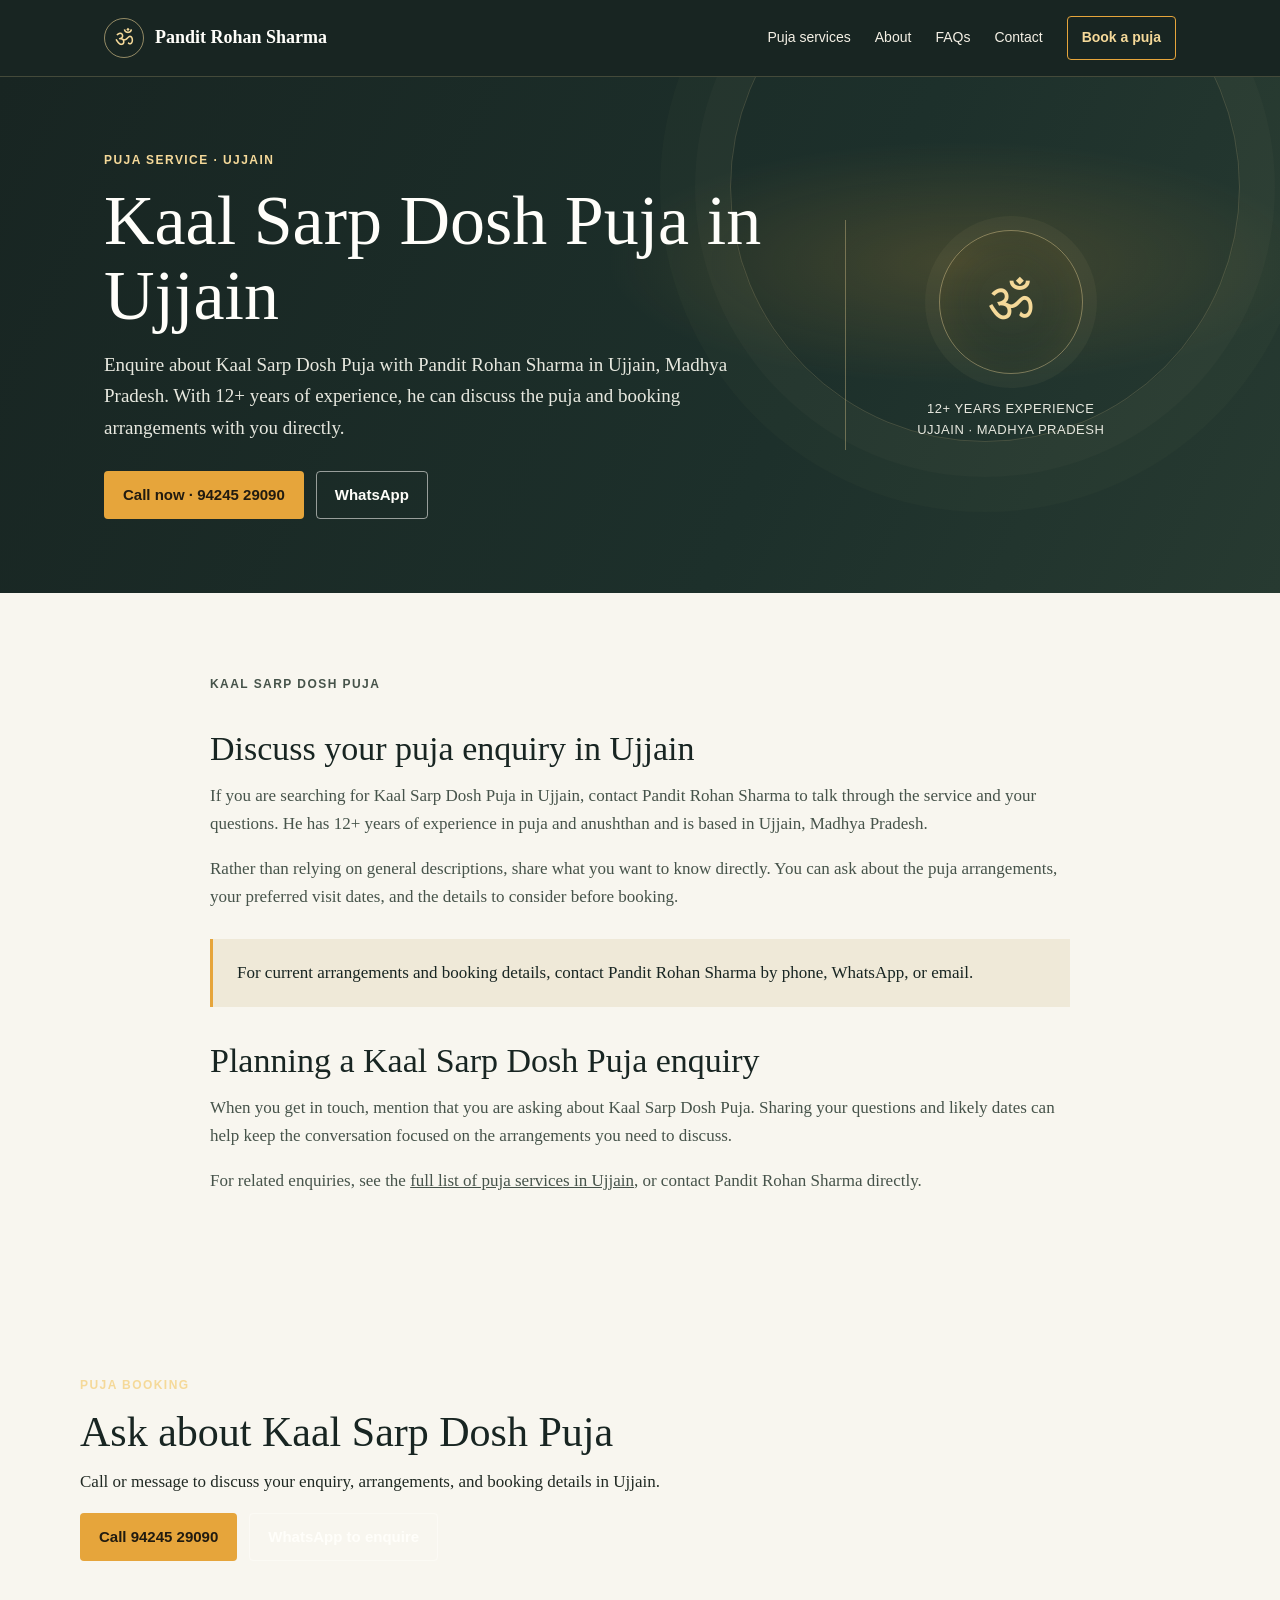
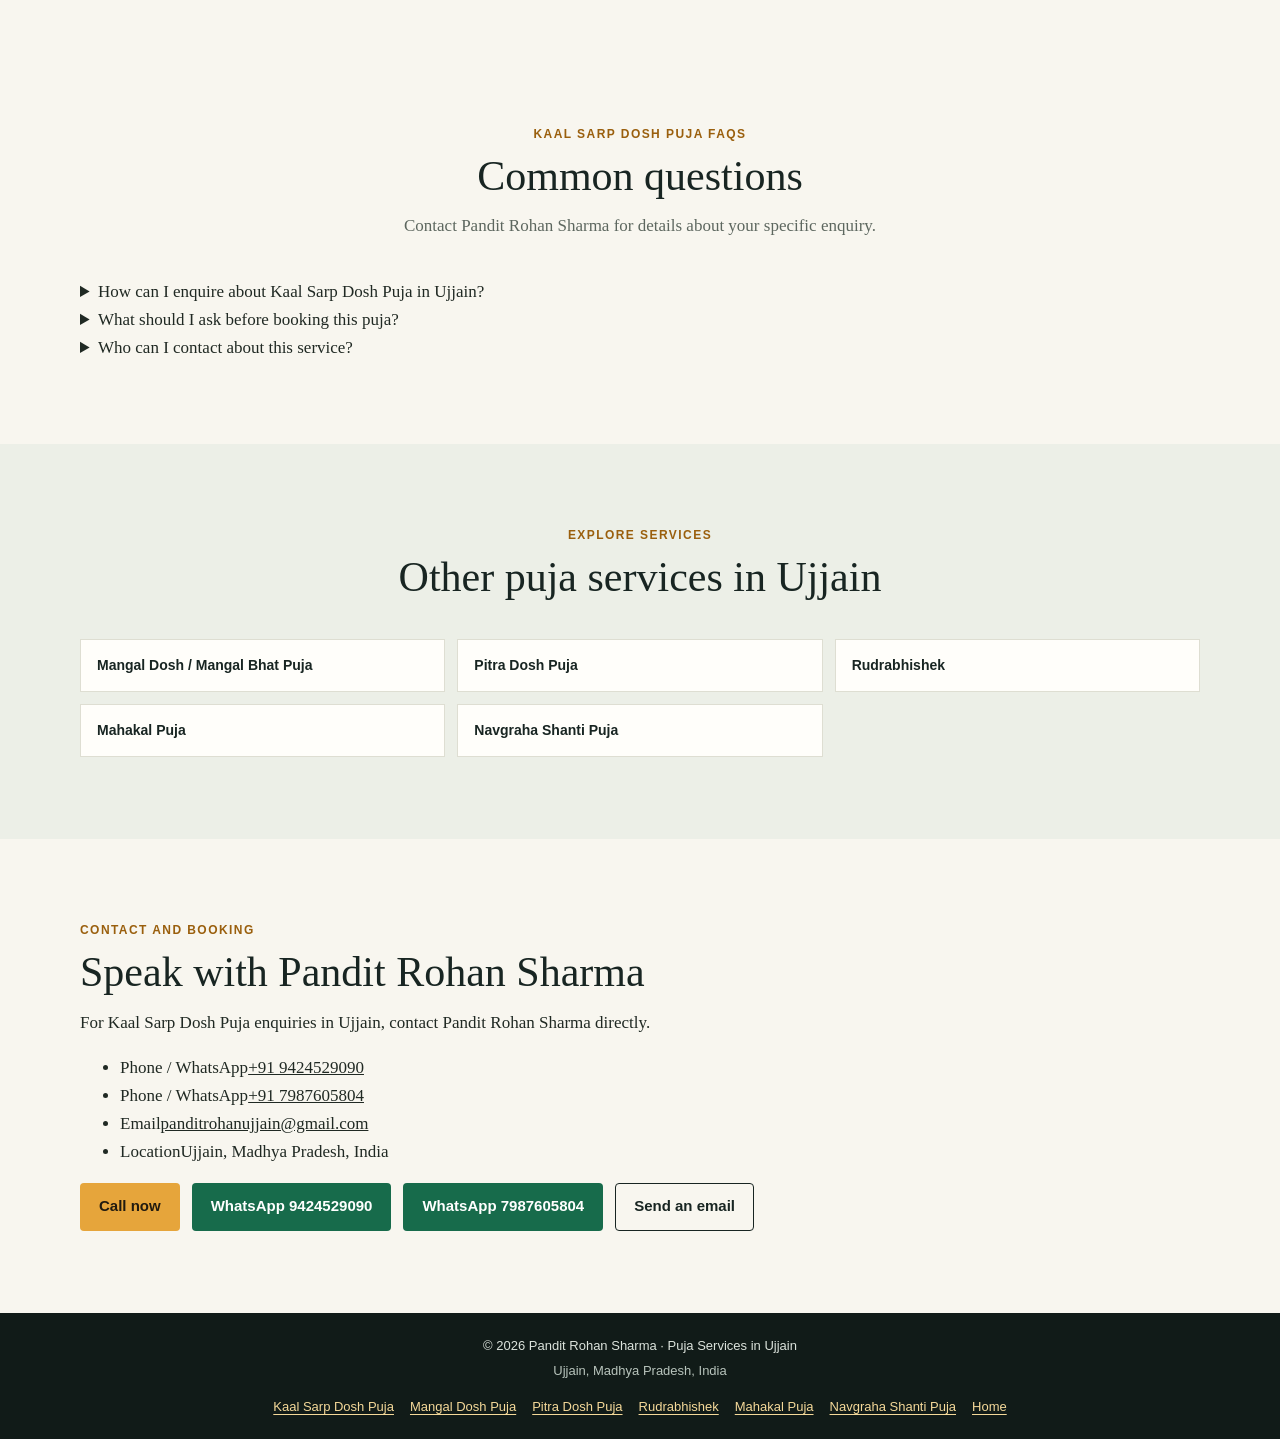
==== kaal-sarp-dosh-puja-ujjain.html @ 23473fab "Improve Ujjain puja website SEO and service pages" ====
<!doctype html>
<html lang="en">
<head>
  <meta charset="utf-8">
  <meta name="viewport" content="width=device-width, initial-scale=1">
  <meta name="theme-color" content="#182522">
  <meta name="description" content="Enquire about Kaal Sarp Dosh Puja in Ujjain with Pandit Rohan Sharma, who has 12+ years of experience. Call or WhatsApp to discuss arrangements.">
  <meta name="robots" content="index, follow">
  <link rel="canonical" href="https://panditrohanujjain-tech.github.io/kaal-sarp-dosh-puja-ujjain.html">
  <meta property="og:type" content="website">
  <meta property="og:locale" content="en_IN">
  <meta property="og:title" content="Kaal Sarp Dosh Puja in Ujjain | Pandit Rohan Sharma">
  <meta property="og:description" content="Learn about Kaal Sarp Dosh Puja enquiries in Ujjain and contact Pandit Rohan Sharma to discuss arrangements and booking details.">
  <meta property="og:url" content="https://panditrohanujjain-tech.github.io/kaal-sarp-dosh-puja-ujjain.html">
  <meta name="twitter:card" content="summary">
  <title>Kaal Sarp Dosh Puja in Ujjain | Pandit Rohan Sharma</title>
  <link rel="stylesheet" href="styles.css">
  <script type="application/ld+json">
  {
    "@context": "https://schema.org",
    "@type": "Service",
    "name": "Kaal Sarp Dosh Puja in Ujjain",
    "serviceType": "Kaal Sarp Dosh Puja",
    "description": "Enquire about Kaal Sarp Dosh Puja in Ujjain with Pandit Rohan Sharma and discuss arrangements and booking details.",
    "url": "https://panditrohanujjain-tech.github.io/kaal-sarp-dosh-puja-ujjain.html",
    "areaServed": { "@type": "City", "name": "Ujjain" },
    "provider": {
      "@type": "LocalBusiness",
      "name": "Pandit Rohan Sharma",
      "url": "https://panditrohanujjain-tech.github.io/",
      "email": "panditrohanujjain@gmail.com",
      "telephone": ["+91 9424529090", "+91 7987605804"],
      "address": {
        "@type": "PostalAddress",
        "addressLocality": "Ujjain",
        "addressRegion": "Madhya Pradesh",
        "addressCountry": "IN"
      }
    }
  }
  </script>
</head>
<body class="service-page">
  <a class="skip-link" href="#main">Skip to main content</a>
  <header class="site-header">
    <div class="header-inner">
      <a class="brand" href="index.html" aria-label="Pandit Rohan Sharma, home"><span class="brand-mark" aria-hidden="true">ॐ</span><span>Pandit Rohan Sharma</span></a>
      <nav class="nav-links" aria-label="Main navigation">
        <a href="index.html#services">Puja services</a>
        <a href="index.html#about">About</a>
        <a href="index.html#faq">FAQs</a>
        <a href="index.html#contact">Contact</a>
        <a class="nav-cta" href="index.html#booking">Book a puja</a>
      </nav>
    </div>
  </header>
  <main id="main">
    <section class="hero service-hero" aria-labelledby="page-title">
      <div class="hero-inner">
        <div>
          <p class="eyebrow">Puja service · Ujjain</p>
          <h1 id="page-title">Kaal Sarp Dosh Puja in Ujjain</h1>
          <p class="hero-lede">Enquire about Kaal Sarp Dosh Puja with Pandit Rohan Sharma in Ujjain, Madhya Pradesh. With 12+ years of experience, he can discuss the puja and booking arrangements with you directly.</p>
          <div class="hero-actions">
            <a class="button button-primary" href="tel:+919424529090">Call now · 94245 29090</a>
            <a class="button button-outline" href="https://wa.me/919424529090" target="_blank" rel="noopener noreferrer">WhatsApp</a>
          </div>
        </div>
        <aside class="hero-aside" aria-label="Experience and location">
          <div class="hero-symbol" aria-hidden="true">ॐ</div>
          <p>12+ YEARS EXPERIENCE<br>UJJAIN · MADHYA PRADESH</p>
        </aside>
      </div>
    </section>
    <section class="section" aria-labelledby="about-service-title">
      <div class="section-inner service-copy">
        <p class="section-kicker">Kaal Sarp Dosh Puja</p>
        <h2 id="about-service-title">Discuss your puja enquiry in Ujjain</h2>
        <p>If you are searching for Kaal Sarp Dosh Puja in Ujjain, contact Pandit Rohan Sharma to talk through the service and your questions. He has 12+ years of experience in puja and anushthan and is based in Ujjain, Madhya Pradesh.</p>
        <p>Rather than relying on general descriptions, share what you want to know directly. You can ask about the puja arrangements, your preferred visit dates, and the details to consider before booking.</p>
        <div class="service-note">For current arrangements and booking details, contact Pandit Rohan Sharma by phone, WhatsApp, or email.</div>
        <h2>Planning a Kaal Sarp Dosh Puja enquiry</h2>
        <p>When you get in touch, mention that you are asking about Kaal Sarp Dosh Puja. Sharing your questions and likely dates can help keep the conversation focused on the arrangements you need to discuss.</p>
        <p>For related enquiries, see the <a href="index.html#services">full list of puja services in Ujjain</a>, or contact Pandit Rohan Sharma directly.</p>
      </div>
    </section>
    <section class="section booking-section" aria-labelledby="booking-title">
      <div class="section-inner booking-layout">
        <div class="booking-copy">
          <p class="eyebrow">Puja booking</p>
          <h2 id="booking-title">Ask about Kaal Sarp Dosh Puja</h2>
          <p>Call or message to discuss your enquiry, arrangements, and booking details in Ujjain.</p>
        </div>
        <div class="booking-actions">
          <a class="button button-primary" href="tel:+919424529090">Call 94245 29090</a>
          <a class="button button-outline" href="https://wa.me/919424529090" target="_blank" rel="noopener noreferrer">WhatsApp to enquire</a>
        </div>
      </div>
    </section>
    <section class="section" id="faq" aria-labelledby="faq-title">
      <div class="section-inner">
        <div class="section-heading"><p class="section-kicker">Kaal Sarp Dosh Puja FAQs</p><h2 id="faq-title">Common questions</h2><p>Contact Pandit Rohan Sharma for details about your specific enquiry.</p></div>
        <div class="faq-list">
          <details><summary>How can I enquire about Kaal Sarp Dosh Puja in Ujjain?</summary><p>Call or WhatsApp Pandit Rohan Sharma at either listed number, or email him with your questions about the puja and booking arrangements.</p></details>
          <details><summary>What should I ask before booking this puja?</summary><p>You can ask about the puja arrangements, dates you are considering, and any details you would like to clarify before booking.</p></details>
          <details><summary>Who can I contact about this service?</summary><p>Pandit Rohan Sharma provides puja and anushthan services in Ujjain and has 12+ years of experience. Use the contact details below to discuss your enquiry directly.</p></details>
        </div>
      </div>
    </section>
    <section class="section related-section" aria-labelledby="related-title">
      <div class="section-inner">
        <div class="section-heading"><p class="section-kicker">Explore services</p><h2 id="related-title">Other puja services in Ujjain</h2></div>
        <nav class="related-links" aria-label="Other puja services">
          <a href="mangal-dosh-puja-ujjain.html">Mangal Dosh / Mangal Bhat Puja</a><a href="pitra-dosh-puja-ujjain.html">Pitra Dosh Puja</a><a href="rudrabhishek-ujjain.html">Rudrabhishek</a><a href="mahakal-puja-ujjain.html">Mahakal Puja</a><a href="navgraha-shanti-puja-ujjain.html">Navgraha Shanti Puja</a>
        </nav>
      </div>
    </section>
    <section class="section contact-section" id="contact" aria-labelledby="contact-title">
      <div class="section-inner contact-layout">
        <div class="contact-copy">
          <p class="section-kicker">Contact and booking</p><h2 id="contact-title">Speak with Pandit Rohan Sharma</h2>
          <p>For Kaal Sarp Dosh Puja enquiries in Ujjain, contact Pandit Rohan Sharma directly.</p>
          <ul class="contact-details">
            <li><span class="contact-label">Phone / WhatsApp</span><a href="tel:+919424529090">+91 9424529090</a></li>
            <li><span class="contact-label">Phone / WhatsApp</span><a href="tel:+917987605804">+91 7987605804</a></li>
            <li><span class="contact-label">Email</span><a href="mailto:panditrohanujjain@gmail.com">panditrohanujjain@gmail.com</a></li>
            <li><span class="contact-label">Location</span>Ujjain, Madhya Pradesh, India</li>
          </ul>
        </div>
        <div class="contact-actions" aria-label="Contact actions">
          <a class="button button-primary" href="tel:+919424529090">Call now</a>
          <a class="button button-whatsapp" href="https://wa.me/919424529090" target="_blank" rel="noopener noreferrer">WhatsApp 9424529090</a>
          <a class="button button-whatsapp" href="https://wa.me/917987605804" target="_blank" rel="noopener noreferrer">WhatsApp 7987605804</a>
          <a class="button button-outline" style="border-color: var(--forest); color: var(--forest);" href="mailto:panditrohanujjain@gmail.com">Send an email</a>
        </div>
      </div>
    </section>
  </main>
  <footer class="site-footer">
    <p>© 2026 Pandit Rohan Sharma · Puja Services in Ujjain</p><p>Ujjain, Madhya Pradesh, India</p>
    <nav class="footer-services" aria-label="Puja service pages"><a href="kaal-sarp-dosh-puja-ujjain.html">Kaal Sarp Dosh Puja</a><a href="mangal-dosh-puja-ujjain.html">Mangal Dosh Puja</a><a href="pitra-dosh-puja-ujjain.html">Pitra Dosh Puja</a><a href="rudrabhishek-ujjain.html">Rudrabhishek</a><a href="mahakal-puja-ujjain.html">Mahakal Puja</a><a href="navgraha-shanti-puja-ujjain.html">Navgraha Shanti Puja</a><a href="index.html">Home</a></nav>
  </footer>
</body>
</html>
---- styles.css ----
:root {
  color-scheme: light;
  --ink: #202923;
  --muted: #5d675f;
  --paper: #f8f6ef;
  --white: #fffefa;
  --forest: #182522;
  --forest-soft: #263832;
  --saffron: #e6a53b;
  --saffron-light: #f5d999;
  --line: #deded2;
  --green: #176b4b;
  --content: 1120px;
  font-synthesis: none;
  text-rendering: optimizeLegibility;
}

*,
*::before,
*::after {
  box-sizing: border-box;
}

html {
  scroll-behavior: smooth;
  scroll-padding-top: 84px;
}

body {
  margin: 0;
  background: var(--paper);
  color: var(--ink);
  font-family: Georgia, "Times New Roman", serif;
  font-size: 17px;
  line-height: 1.65;
}

a {
  color: inherit;
}

a:focus-visible,
summary:focus-visible {
  outline: 3px solid var(--saffron);
  outline-offset: 4px;
  border-radius: 3px;
}

.skip-link {
  position: absolute;
  top: 8px;
  left: 8px;
  z-index: 20;
  padding: 10px 14px;
  transform: translateY(-150%);
  background: var(--white);
  color: var(--forest);
  font-family: Arial, sans-serif;
  font-weight: 700;
}

.skip-link:focus {
  transform: translateY(0);
}

.site-header {
  position: sticky;
  top: 0;
  z-index: 10;
  border-bottom: 1px solid rgba(245, 217, 153, 0.2);
  background: var(--forest);
  color: var(--white);
}

.header-inner {
  display: flex;
  min-height: 76px;
  max-width: var(--content);
  align-items: center;
  justify-content: space-between;
  gap: 24px;
  margin: 0 auto;
  padding: 12px 24px;
}

.brand {
  display: inline-flex;
  align-items: center;
  gap: 11px;
  color: var(--white);
  font-size: 18px;
  font-weight: 700;
  line-height: 1.2;
  text-decoration: none;
}

.brand-mark {
  display: grid;
  width: 40px;
  height: 40px;
  flex: 0 0 40px;
  place-items: center;
  border: 1px solid rgba(245, 217, 153, 0.56);
  border-radius: 50%;
  color: var(--saffron-light);
  font-size: 22px;
}

.nav-links {
  display: flex;
  align-items: center;
  justify-content: flex-end;
  gap: 24px;
  font-family: Arial, sans-serif;
  font-size: 14px;
}

.nav-links a {
  color: #f4f0e5;
  text-decoration: none;
}

.nav-links a:hover {
  color: var(--saffron-light);
}

.nav-cta {
  padding: 9px 14px;
  border: 1px solid var(--saffron);
  border-radius: 4px;
  color: var(--saffron-light) !important;
  font-weight: 700;
}

.hero {
  position: relative;
  overflow: hidden;
  isolation: isolate;
  background:
    radial-gradient(ellipse at 75% 36%, rgba(230, 165, 59, 0.18), transparent 26%),
    linear-gradient(115deg, var(--forest) 0%, #1d302b 62%, #273a31 100%);
  color: var(--white);
}

.hero::after {
  position: absolute;
  z-index: -1;
  top: -145px;
  right: max(-70px, calc((100vw - 1200px) / 2));
  width: 510px;
  height: 510px;
  border: 1px solid rgba(245, 217, 153, 0.17);
  border-radius: 50%;
  box-shadow: 0 0 0 35px rgba(245, 217, 153, 0.025), 0 0 0 70px rgba(245, 217, 153, 0.02);
  content: "";
  pointer-events: none;
}

.hero-inner {
  display: grid;
  min-height: 545px;
  max-width: var(--content);
  align-items: center;
  grid-template-columns: minmax(0, 1fr) minmax(220px, 0.65fr);
  gap: 50px;
  margin: 0 auto;
  padding: 84px 24px;
}

.eyebrow {
  margin: 0 0 12px;
  color: var(--saffron-light);
  font-family: Arial, sans-serif;
  font-size: 12px;
  font-weight: 700;
  letter-spacing: 0.12em;
  text-transform: uppercase;
}

h1,
h2,
h3,
p {
  margin-top: 0;
}

h1 {
  max-width: 730px;
  margin-bottom: 15px;
  font-size: clamp(42px, 6vw, 70px);
  font-weight: 500;
  letter-spacing: 0;
  line-height: 1.08;
}

.hero h1 span {
  color: var(--saffron-light);
}

.hero-lede {
  max-width: 650px;
  margin-bottom: 28px;
  color: #e7e8df;
  font-size: 19px;
}

.hero-actions,
.booking-actions,
.contact-actions {
  display: flex;
  flex-wrap: wrap;
  gap: 12px;
}

.button {
  display: inline-flex;
  min-height: 48px;
  align-items: center;
  justify-content: center;
  gap: 9px;
  padding: 11px 18px;
  border: 1px solid transparent;
  border-radius: 4px;
  font-family: Arial, sans-serif;
  font-size: 15px;
  font-weight: 700;
  line-height: 1.25;
  text-align: center;
  text-decoration: none;
  transition: background-color 160ms ease, color 160ms ease, transform 160ms ease;
}

.button:hover {
  transform: translateY(-2px);
}

.button-primary {
  background: var(--saffron);
  color: #211b10;
}

.button-primary:hover {
  background: var(--saffron-light);
}

.button-outline {
  border-color: rgba(255, 254, 250, 0.55);
  color: var(--white);
}

.button-outline:hover {
  background: rgba(255, 255, 255, 0.1);
}

.button-whatsapp {
  background: #176b4b;
  color: #fff;
}

.button-whatsapp:hover {
  background: #0f583d;
}

.hero-aside {
  position: relative;
  display: grid;
  min-height: 270px;
  align-content: center;
  justify-items: center;
  border-left: 1px solid rgba(245, 217, 153, 0.35);
  color: var(--saffron-light);
  text-align: center;
}

.hero-symbol {
  display: grid;
  width: 174px;
  height: 174px;
  place-items: center;
  border: 1px solid rgba(245, 217, 153, 0.42);
  border-radius: 50%;
  box-shadow: 0 0 0 14px rgba(245, 217, 153, 0.045), inset 0 0 42px rgba(230, 165, 59, 0.1);
  font-size: 62px;
}

.hero-aside p {
  margin: 24px 0 0;
  color: #e7e8df;
  font-family: Arial, sans-serif;
  font-size: 13px;
  letter-spacing: 0.04em;
}

.trust-strip {
  background: #efe9d8;
}

.trust-inner {
  display: grid;
  max-width: var(--content);
  grid-template-columns: repeat(3, 1fr);
  margin: 0 auto;
  padding: 21px 24px;
}

.trust-item {
  padding: 4px 16px;
  border-right: 1px solid #d8d0bb;
  font-family: Arial, sans-serif;
  text-align: center;
}

.trust-item:last-child {
  border-right: 0;
}

.trust-item strong {
  display: block;
  color: var(--forest);
  font-family: Georgia, "Times New Roman", serif;
  font-size: 20px;
}

.trust-item span {
  color: var(--muted);
  font-size: 13px;
}

.section {
  padding: 82px 24px;
}

.section-inner {
  max-width: var(--content);
  margin: 0 auto;
}

.section-heading {
  max-width: 720px;
  margin: 0 auto 38px;
  text-align: center;
}

.section-kicker {
  margin-bottom: 7px;
  color: #9a5f0d;
  font-family: Arial, sans-serif;
  font-size: 12px;
  font-weight: 700;
  letter-spacing: 0.12em;
  text-transform: uppercase;
}

.section-heading h2,
.about-copy h2,
.booking-copy h2,
.contact-copy h2 {
  margin-bottom: 12px;
  color: var(--forest);
  font-size: clamp(30px, 4vw, 42px);
  font-weight: 500;
  line-height: 1.15;
}

.section-heading > p:last-child {
  margin-bottom: 0;
  color: var(--muted);
}

.services-grid {
  display: grid;
  grid-template-columns: repeat(3, minmax(0, 1fr));
  gap: 16px;
}

.service-card {
  min-height: 220px;
  padding: 24px;
  border: 1px solid var(--line);
  border-top: 3px solid var(--saffron);
  background: var(--white);
}

.service-card h3 {
  margin-bottom: 8px;
  color: var(--forest);
  font-size: 21px;
  font-weight: 600;
  line-height: 1.3;
}

.service-card h3 a {
  color: inherit;
  text-decoration-color: transparent;
  text-underline-offset: 4px;
}

.service-card h3 a:hover {
  text-decoration-color: var(--saffron);
}

.service-card p {
  margin-bottom: 0;
  color: var(--muted);
  font-size: 15px;
}

.service-page .hero-inner {
  min-height: auto;
  grid-template-columns: minmax(0, 1fr) minmax(200px, 0.48fr);
  padding-top: 74px;
  padding-bottom: 74px;
}

.service-page h1 {
  max-width: 700px;
}

.service-page .hero-aside {
  min-height: 230px;
}

.service-page .hero-symbol {
  width: 144px;
  height: 144px;
  font-size: 54px;
}

.service-copy {
  max-width: 860px;
  margin: 0 auto;
}

.service-copy h2 {
  margin: 34px 0 12px;
  color: var(--forest);
  font-size: clamp(26px, 3vw, 34px);
  font-weight: 500;
  line-height: 1.2;
}

.service-copy h2:first-child {
  margin-top: 0;
}

.service-copy p,
.service-copy li {
  color: #46534a;
}

.service-copy ul {
  padding-left: 22px;
}

.service-note {
  margin: 28px 0;
  padding: 20px 24px;
  border-left: 3px solid var(--saffron);
  background: #efe9d8;
  color: var(--forest);
}

.related-section {
  background: #ecefe7;
}

.related-links {
  display: grid;
  grid-template-columns: repeat(3, minmax(0, 1fr));
  gap: 12px;
}

.related-links a {
  padding: 14px 16px;
  border: 1px solid var(--line);
  background: var(--white);
  color: var(--forest);
  font-family: Arial, sans-serif;
  font-size: 14px;
  font-weight: 700;
  text-decoration: none;
}

.related-links a:hover {
  border-color: var(--saffron);
}

.site-footer {
  padding: 22px 24px;
  background: #111b18;
  color: #dce3dc;
  font-family: Arial, sans-serif;
  font-size: 13px;
  text-align: center;
}

.site-footer p {
  margin: 0;
}

.site-footer p + p {
  margin-top: 4px;
  color: #b8c4bc;
}

.footer-services {
  display: flex;
  flex-wrap: wrap;
  justify-content: center;
  gap: 8px 16px;
  max-width: var(--content);
  margin: 14px auto 0;
}

.footer-services a {
  color: #f5d999;
  text-underline-offset: 3px;
}

@media (max-width: 820px) {
  .header-inner {
    flex-wrap: wrap;
    justify-content: center;
    gap: 10px 22px;
  }

  .nav-links {
    flex-wrap: wrap;
    justify-content: center;
    gap: 10px 18px;
  }

  .hero-inner {
    min-height: auto;
    grid-template-columns: 1fr;
    gap: 42px;
    padding-top: 70px;
    padding-bottom: 60px;
  }

  .hero-aside {
    min-height: 0;
    border-top: 1px solid rgba(245, 217, 153, 0.35);
    border-left: 0;
    padding-top: 34px;
  }

  .hero-symbol {
    width: 130px;
    height: 130px;
    font-size: 48px;
  }

  .hero-aside p {
    margin-top: 18px;
  }

  .services-grid,
  .related-links {
    grid-template-columns: repeat(2, minmax(0, 1fr));
  }

  .service-page .hero-inner {
    grid-template-columns: 1fr;
    gap: 42px;
  }
}

@media (max-width: 560px) {
  body {
    font-size: 16px;
  }

  .header-inner {
    padding: 10px 16px;
  }

  .brand {
    font-size: 16px;
  }

  .nav-links {
    gap: 8px 14px;
    font-size: 13px;
  }

  .nav-cta {
    padding: 7px 10px;
  }

  .hero-inner {
    padding: 56px 20px 46px;
  }

  .hero-lede {
    font-size: 17px;
  }

  .hero-actions,
  .booking-actions,
  .contact-actions {
    display: grid;
    grid-template-columns: 1fr;
  }

  .button {
    width: 100%;
  }

  .trust-inner {
    grid-template-columns: 1fr;
    gap: 12px;
    padding: 18px 20px;
  }

  .trust-item {
    padding: 0 0 12px;
    border-right: 0;
    border-bottom: 1px solid #d8d0bb;
  }

  .trust-item:last-child {
    padding-bottom: 0;
    border-bottom: 0;
  }

  .section {
    padding: 62px 20px;
  }

  .services-grid,
  .related-links {
    grid-template-columns: 1fr;
  }

  .service-page .hero-inner {
    padding: 56px 20px 46px;
  }

  .service-page .hero-aside {
    min-height: 0;
  }
}

@media (prefers-reduced-motion: reduce) {
  html {
    scroll-behavior: auto;
  }

  *,
  *::before,
  *::after {
    scroll-behavior: auto !important;
    transition-duration: 0.01ms !important;
  }
}
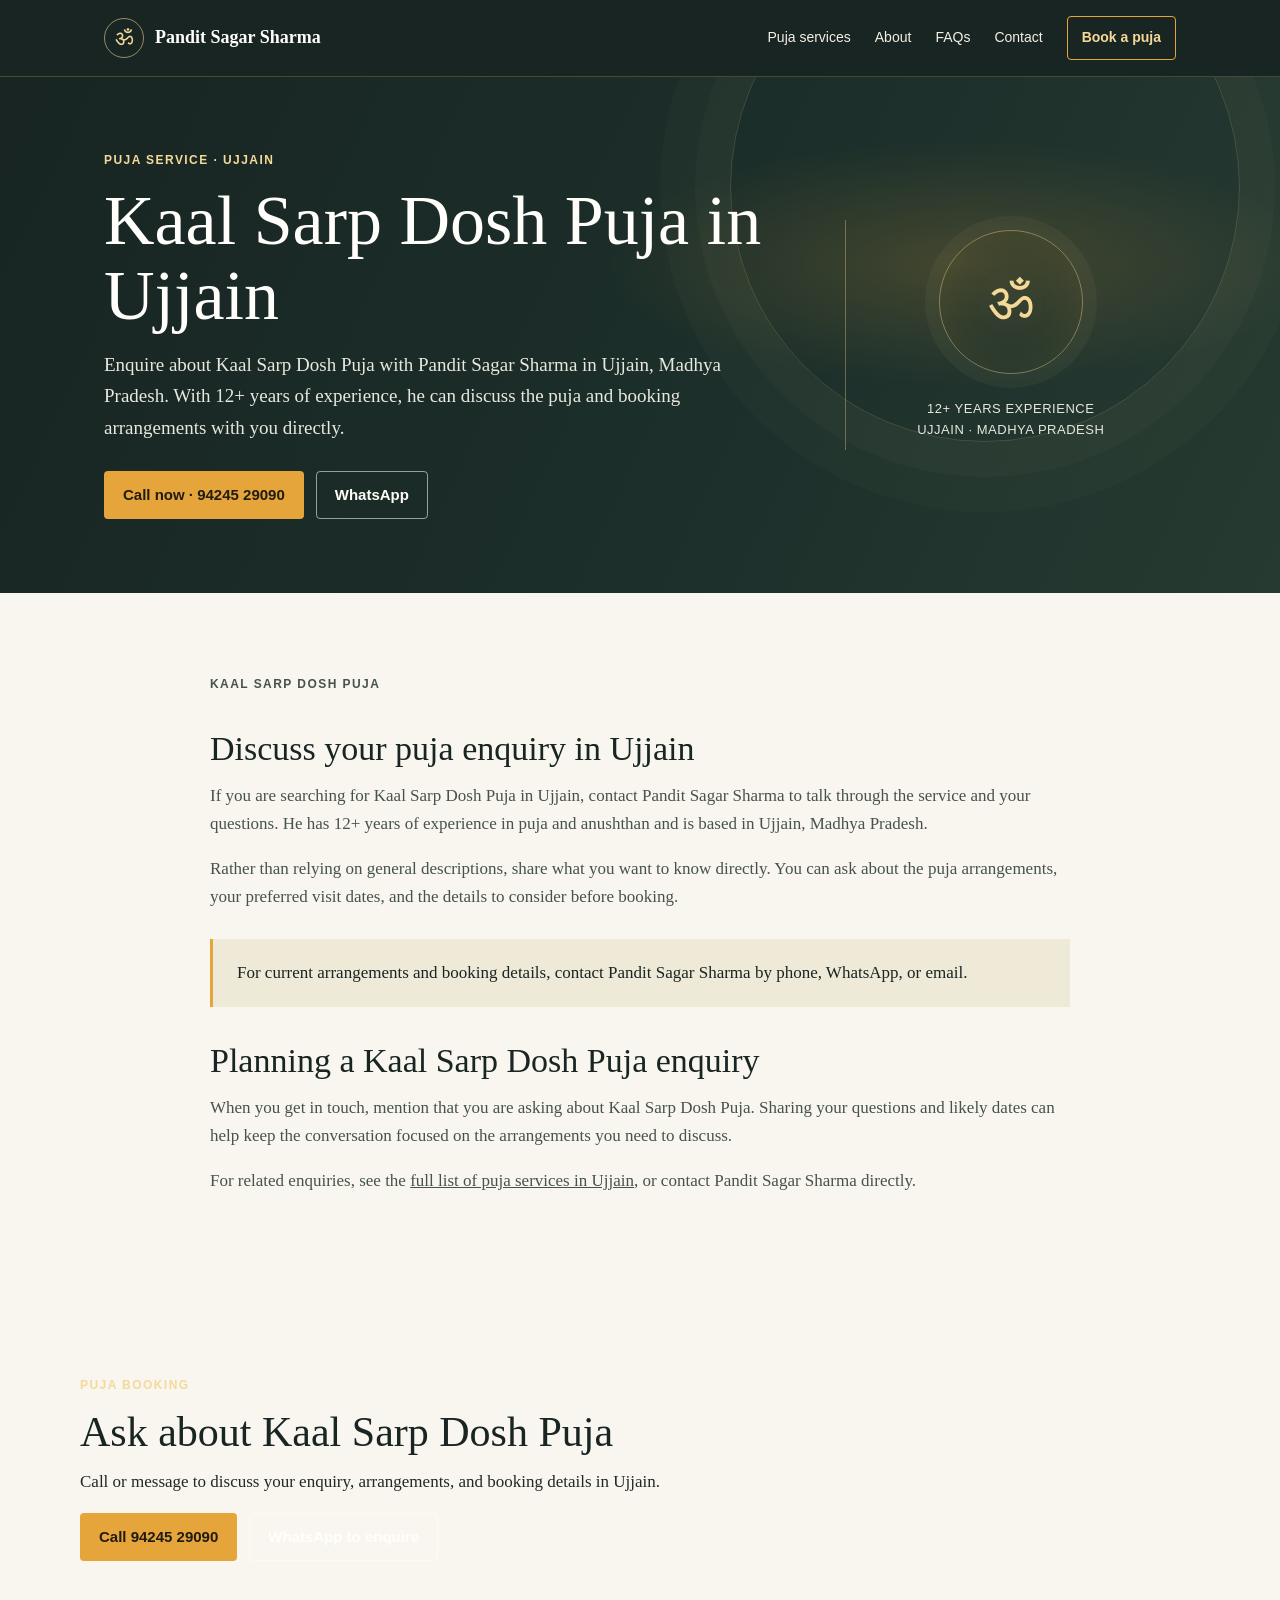
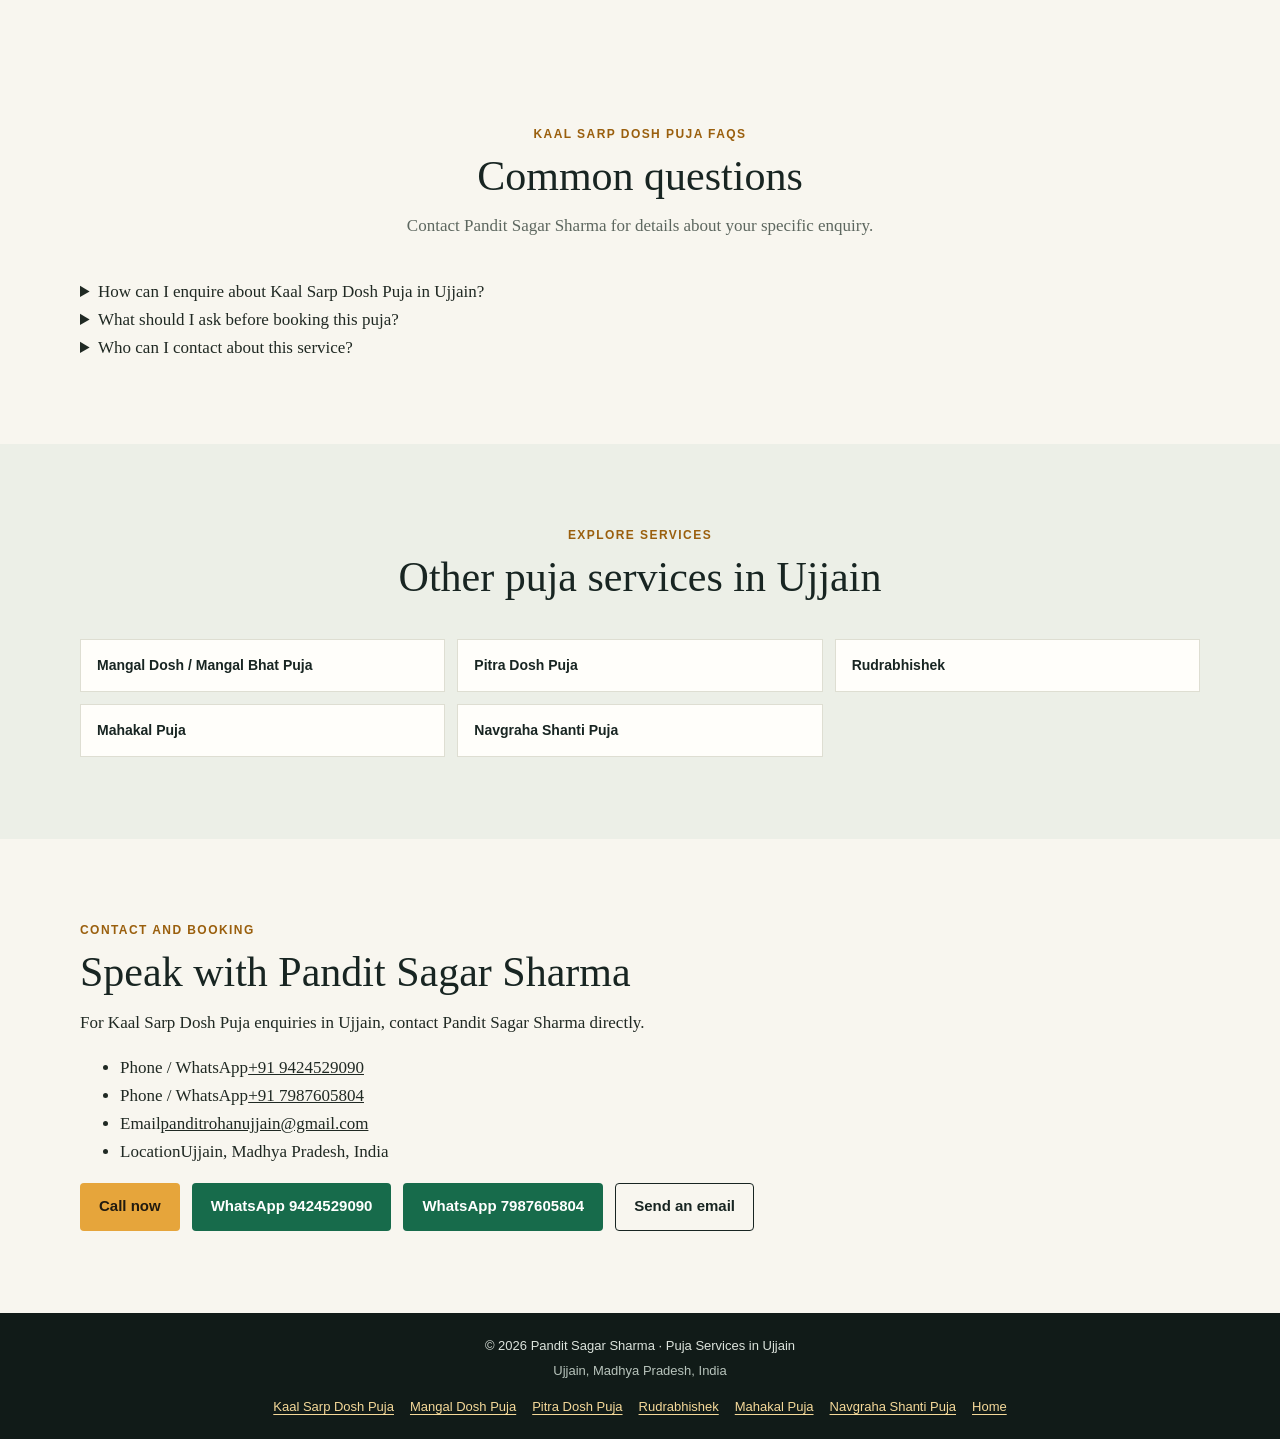
==== commit f66bc26e: "Update branding to Pandit Sagar Sharma" ====
--- a/kaal-sarp-dosh-puja-ujjain.html
+++ b/kaal-sarp-dosh-puja-ujjain.html
@@ -4,16 +4,16 @@
   <meta charset="utf-8">
   <meta name="viewport" content="width=device-width, initial-scale=1">
   <meta name="theme-color" content="#182522">
-  <meta name="description" content="Enquire about Kaal Sarp Dosh Puja in Ujjain with Pandit Rohan Sharma, who has 12+ years of experience. Call or WhatsApp to discuss arrangements.">
+  <meta name="description" content="Enquire about Kaal Sarp Dosh Puja in Ujjain with Pandit Sagar Sharma, who has 12+ years of experience. Call or WhatsApp to discuss arrangements.">
   <meta name="robots" content="index, follow">
   <link rel="canonical" href="https://panditrohanujjain-tech.github.io/kaal-sarp-dosh-puja-ujjain.html">
   <meta property="og:type" content="website">
   <meta property="og:locale" content="en_IN">
-  <meta property="og:title" content="Kaal Sarp Dosh Puja in Ujjain | Pandit Rohan Sharma">
-  <meta property="og:description" content="Learn about Kaal Sarp Dosh Puja enquiries in Ujjain and contact Pandit Rohan Sharma to discuss arrangements and booking details.">
+  <meta property="og:title" content="Kaal Sarp Dosh Puja in Ujjain | Pandit Sagar Sharma">
+  <meta property="og:description" content="Learn about Kaal Sarp Dosh Puja enquiries in Ujjain and contact Pandit Sagar Sharma to discuss arrangements and booking details.">
   <meta property="og:url" content="https://panditrohanujjain-tech.github.io/kaal-sarp-dosh-puja-ujjain.html">
   <meta name="twitter:card" content="summary">
-  <title>Kaal Sarp Dosh Puja in Ujjain | Pandit Rohan Sharma</title>
+  <title>Kaal Sarp Dosh Puja in Ujjain | Pandit Sagar Sharma</title>
   <link rel="stylesheet" href="styles.css">
   <script type="application/ld+json">
   {
@@ -21,12 +21,12 @@
     "@type": "Service",
     "name": "Kaal Sarp Dosh Puja in Ujjain",
     "serviceType": "Kaal Sarp Dosh Puja",
-    "description": "Enquire about Kaal Sarp Dosh Puja in Ujjain with Pandit Rohan Sharma and discuss arrangements and booking details.",
+    "description": "Enquire about Kaal Sarp Dosh Puja in Ujjain with Pandit Sagar Sharma and discuss arrangements and booking details.",
     "url": "https://panditrohanujjain-tech.github.io/kaal-sarp-dosh-puja-ujjain.html",
     "areaServed": { "@type": "City", "name": "Ujjain" },
     "provider": {
       "@type": "LocalBusiness",
-      "name": "Pandit Rohan Sharma",
+      "name": "Pandit Sagar Sharma",
       "url": "https://panditrohanujjain-tech.github.io/",
       "email": "panditrohanujjain@gmail.com",
       "telephone": ["+91 9424529090", "+91 7987605804"],
@@ -44,7 +44,7 @@
   <a class="skip-link" href="#main">Skip to main content</a>
   <header class="site-header">
     <div class="header-inner">
-      <a class="brand" href="index.html" aria-label="Pandit Rohan Sharma, home"><span class="brand-mark" aria-hidden="true">ॐ</span><span>Pandit Rohan Sharma</span></a>
+      <a class="brand" href="index.html" aria-label="Pandit Sagar Sharma, home"><span class="brand-mark" aria-hidden="true">ॐ</span><span>Pandit Sagar Sharma</span></a>
       <nav class="nav-links" aria-label="Main navigation">
         <a href="index.html#services">Puja services</a>
         <a href="index.html#about">About</a>
@@ -60,7 +60,7 @@
         <div>
           <p class="eyebrow">Puja service · Ujjain</p>
           <h1 id="page-title">Kaal Sarp Dosh Puja in Ujjain</h1>
-          <p class="hero-lede">Enquire about Kaal Sarp Dosh Puja with Pandit Rohan Sharma in Ujjain, Madhya Pradesh. With 12+ years of experience, he can discuss the puja and booking arrangements with you directly.</p>
+          <p class="hero-lede">Enquire about Kaal Sarp Dosh Puja with Pandit Sagar Sharma in Ujjain, Madhya Pradesh. With 12+ years of experience, he can discuss the puja and booking arrangements with you directly.</p>
           <div class="hero-actions">
             <a class="button button-primary" href="tel:+919424529090">Call now · 94245 29090</a>
             <a class="button button-outline" href="https://wa.me/919424529090" target="_blank" rel="noopener noreferrer">WhatsApp</a>
@@ -76,12 +76,12 @@
       <div class="section-inner service-copy">
         <p class="section-kicker">Kaal Sarp Dosh Puja</p>
         <h2 id="about-service-title">Discuss your puja enquiry in Ujjain</h2>
-        <p>If you are searching for Kaal Sarp Dosh Puja in Ujjain, contact Pandit Rohan Sharma to talk through the service and your questions. He has 12+ years of experience in puja and anushthan and is based in Ujjain, Madhya Pradesh.</p>
+        <p>If you are searching for Kaal Sarp Dosh Puja in Ujjain, contact Pandit Sagar Sharma to talk through the service and your questions. He has 12+ years of experience in puja and anushthan and is based in Ujjain, Madhya Pradesh.</p>
         <p>Rather than relying on general descriptions, share what you want to know directly. You can ask about the puja arrangements, your preferred visit dates, and the details to consider before booking.</p>
-        <div class="service-note">For current arrangements and booking details, contact Pandit Rohan Sharma by phone, WhatsApp, or email.</div>
+        <div class="service-note">For current arrangements and booking details, contact Pandit Sagar Sharma by phone, WhatsApp, or email.</div>
         <h2>Planning a Kaal Sarp Dosh Puja enquiry</h2>
         <p>When you get in touch, mention that you are asking about Kaal Sarp Dosh Puja. Sharing your questions and likely dates can help keep the conversation focused on the arrangements you need to discuss.</p>
-        <p>For related enquiries, see the <a href="index.html#services">full list of puja services in Ujjain</a>, or contact Pandit Rohan Sharma directly.</p>
+        <p>For related enquiries, see the <a href="index.html#services">full list of puja services in Ujjain</a>, or contact Pandit Sagar Sharma directly.</p>
       </div>
     </section>
     <section class="section booking-section" aria-labelledby="booking-title">
@@ -99,11 +99,11 @@
     </section>
     <section class="section" id="faq" aria-labelledby="faq-title">
       <div class="section-inner">
-        <div class="section-heading"><p class="section-kicker">Kaal Sarp Dosh Puja FAQs</p><h2 id="faq-title">Common questions</h2><p>Contact Pandit Rohan Sharma for details about your specific enquiry.</p></div>
+        <div class="section-heading"><p class="section-kicker">Kaal Sarp Dosh Puja FAQs</p><h2 id="faq-title">Common questions</h2><p>Contact Pandit Sagar Sharma for details about your specific enquiry.</p></div>
         <div class="faq-list">
-          <details><summary>How can I enquire about Kaal Sarp Dosh Puja in Ujjain?</summary><p>Call or WhatsApp Pandit Rohan Sharma at either listed number, or email him with your questions about the puja and booking arrangements.</p></details>
+          <details><summary>How can I enquire about Kaal Sarp Dosh Puja in Ujjain?</summary><p>Call or WhatsApp Pandit Sagar Sharma at either listed number, or email him with your questions about the puja and booking arrangements.</p></details>
           <details><summary>What should I ask before booking this puja?</summary><p>You can ask about the puja arrangements, dates you are considering, and any details you would like to clarify before booking.</p></details>
-          <details><summary>Who can I contact about this service?</summary><p>Pandit Rohan Sharma provides puja and anushthan services in Ujjain and has 12+ years of experience. Use the contact details below to discuss your enquiry directly.</p></details>
+          <details><summary>Who can I contact about this service?</summary><p>Pandit Sagar Sharma provides puja and anushthan services in Ujjain and has 12+ years of experience. Use the contact details below to discuss your enquiry directly.</p></details>
         </div>
       </div>
     </section>
@@ -118,8 +118,8 @@
     <section class="section contact-section" id="contact" aria-labelledby="contact-title">
       <div class="section-inner contact-layout">
         <div class="contact-copy">
-          <p class="section-kicker">Contact and booking</p><h2 id="contact-title">Speak with Pandit Rohan Sharma</h2>
-          <p>For Kaal Sarp Dosh Puja enquiries in Ujjain, contact Pandit Rohan Sharma directly.</p>
+          <p class="section-kicker">Contact and booking</p><h2 id="contact-title">Speak with Pandit Sagar Sharma</h2>
+          <p>For Kaal Sarp Dosh Puja enquiries in Ujjain, contact Pandit Sagar Sharma directly.</p>
           <ul class="contact-details">
             <li><span class="contact-label">Phone / WhatsApp</span><a href="tel:+919424529090">+91 9424529090</a></li>
             <li><span class="contact-label">Phone / WhatsApp</span><a href="tel:+917987605804">+91 7987605804</a></li>
@@ -137,7 +137,7 @@
     </section>
   </main>
   <footer class="site-footer">
-    <p>© 2026 Pandit Rohan Sharma · Puja Services in Ujjain</p><p>Ujjain, Madhya Pradesh, India</p>
+    <p>© 2026 Pandit Sagar Sharma · Puja Services in Ujjain</p><p>Ujjain, Madhya Pradesh, India</p>
     <nav class="footer-services" aria-label="Puja service pages"><a href="kaal-sarp-dosh-puja-ujjain.html">Kaal Sarp Dosh Puja</a><a href="mangal-dosh-puja-ujjain.html">Mangal Dosh Puja</a><a href="pitra-dosh-puja-ujjain.html">Pitra Dosh Puja</a><a href="rudrabhishek-ujjain.html">Rudrabhishek</a><a href="mahakal-puja-ujjain.html">Mahakal Puja</a><a href="navgraha-shanti-puja-ujjain.html">Navgraha Shanti Puja</a><a href="index.html">Home</a></nav>
   </footer>
 </body>
--- a/styles.css
+++ b/styles.css
@@ -517,6 +517,69 @@
   text-underline-offset: 3px;
 }
 
+.gallery-section {
+  padding-top: 0;
+}
+
+.gallery-intro {
+  max-width: 760px;
+  margin: 0 auto 28px;
+  color: var(--muted);
+  text-align: center;
+}
+
+.photo-gallery {
+  display: grid;
+  grid-template-columns: repeat(2, minmax(0, 1fr));
+  gap: 18px;
+  align-items: stretch;
+}
+
+.gallery-item {
+  overflow: hidden;
+  margin: 0;
+  border: 1px solid var(--line);
+  border-radius: 18px;
+  background: var(--white);
+  box-shadow: 0 12px 28px rgba(15, 19, 17, 0.06);
+}
+
+.gallery-item:first-child {
+  grid-column: 1 / -1;
+}
+
+.gallery-item:first-child img {
+  height: 420px;
+}
+
+.gallery-item img {
+  display: block;
+  width: 100%;
+  height: 280px;
+  object-fit: cover;
+  border-bottom: 1px solid rgba(24, 37, 34, 0.08);
+  background: #e8e2d7;
+}
+
+.gallery-item figcaption {
+  padding: 12px 14px 14px;
+  color: var(--muted);
+  font-family: Arial, sans-serif;
+  font-size: 13px;
+  line-height: 1.5;
+}
+
+.service-gallery {
+  display: grid;
+  grid-template-columns: repeat(3, minmax(0, 1fr));
+  gap: 16px;
+  margin-top: 24px;
+}
+
+.service-gallery .gallery-item img {
+  height: 240px;
+}
+
 @media (max-width: 820px) {
   .header-inner {
     flex-wrap: wrap;
@@ -556,8 +619,14 @@
   }
 
   .services-grid,
-  .related-links {
+  .related-links,
+  .photo-gallery,
+  .service-gallery {
     grid-template-columns: repeat(2, minmax(0, 1fr));
+  }
+
+  .gallery-item:first-child img {
+    height: 340px;
   }
 
   .service-page .hero-inner {
@@ -629,8 +698,15 @@
   }
 
   .services-grid,
-  .related-links {
+  .related-links,
+  .photo-gallery,
+  .service-gallery {
     grid-template-columns: 1fr;
+  }
+
+  .gallery-item:first-child img,
+  .gallery-item img {
+    height: 240px;
   }
 
   .service-page .hero-inner {
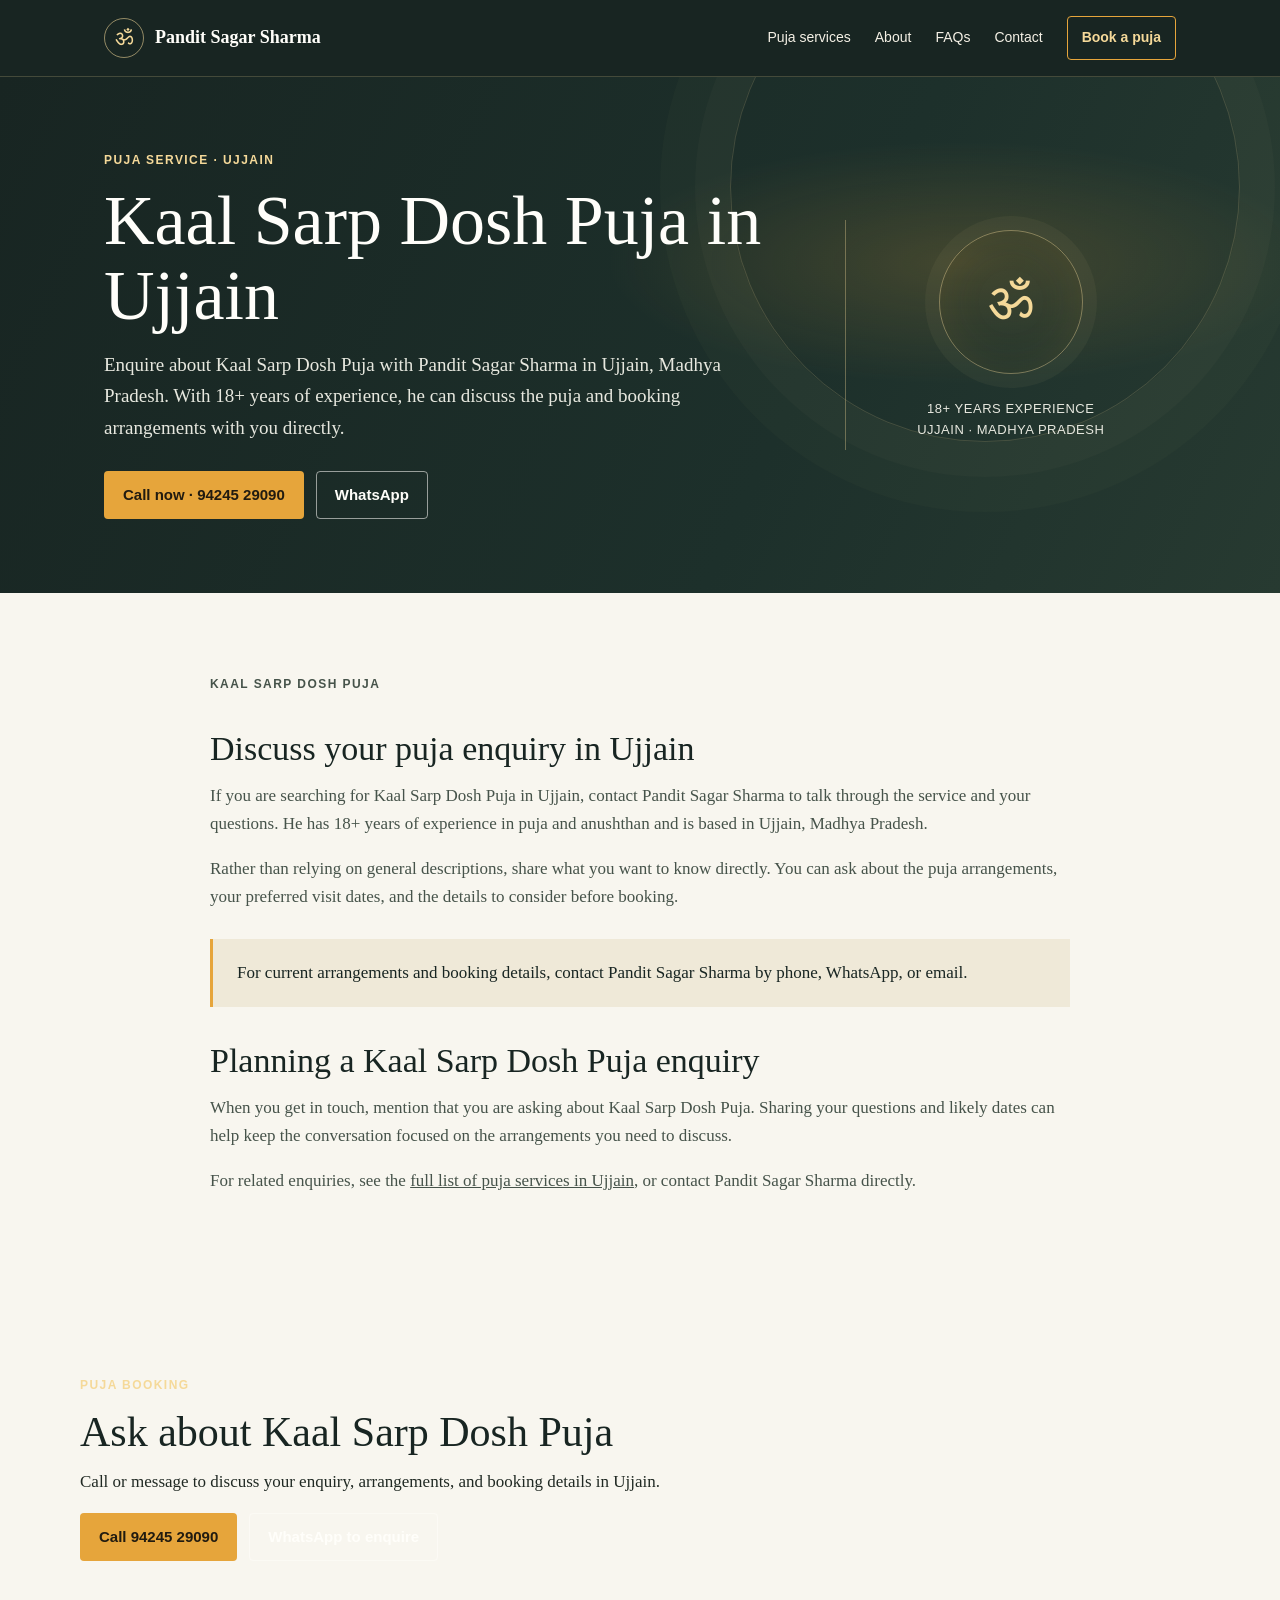
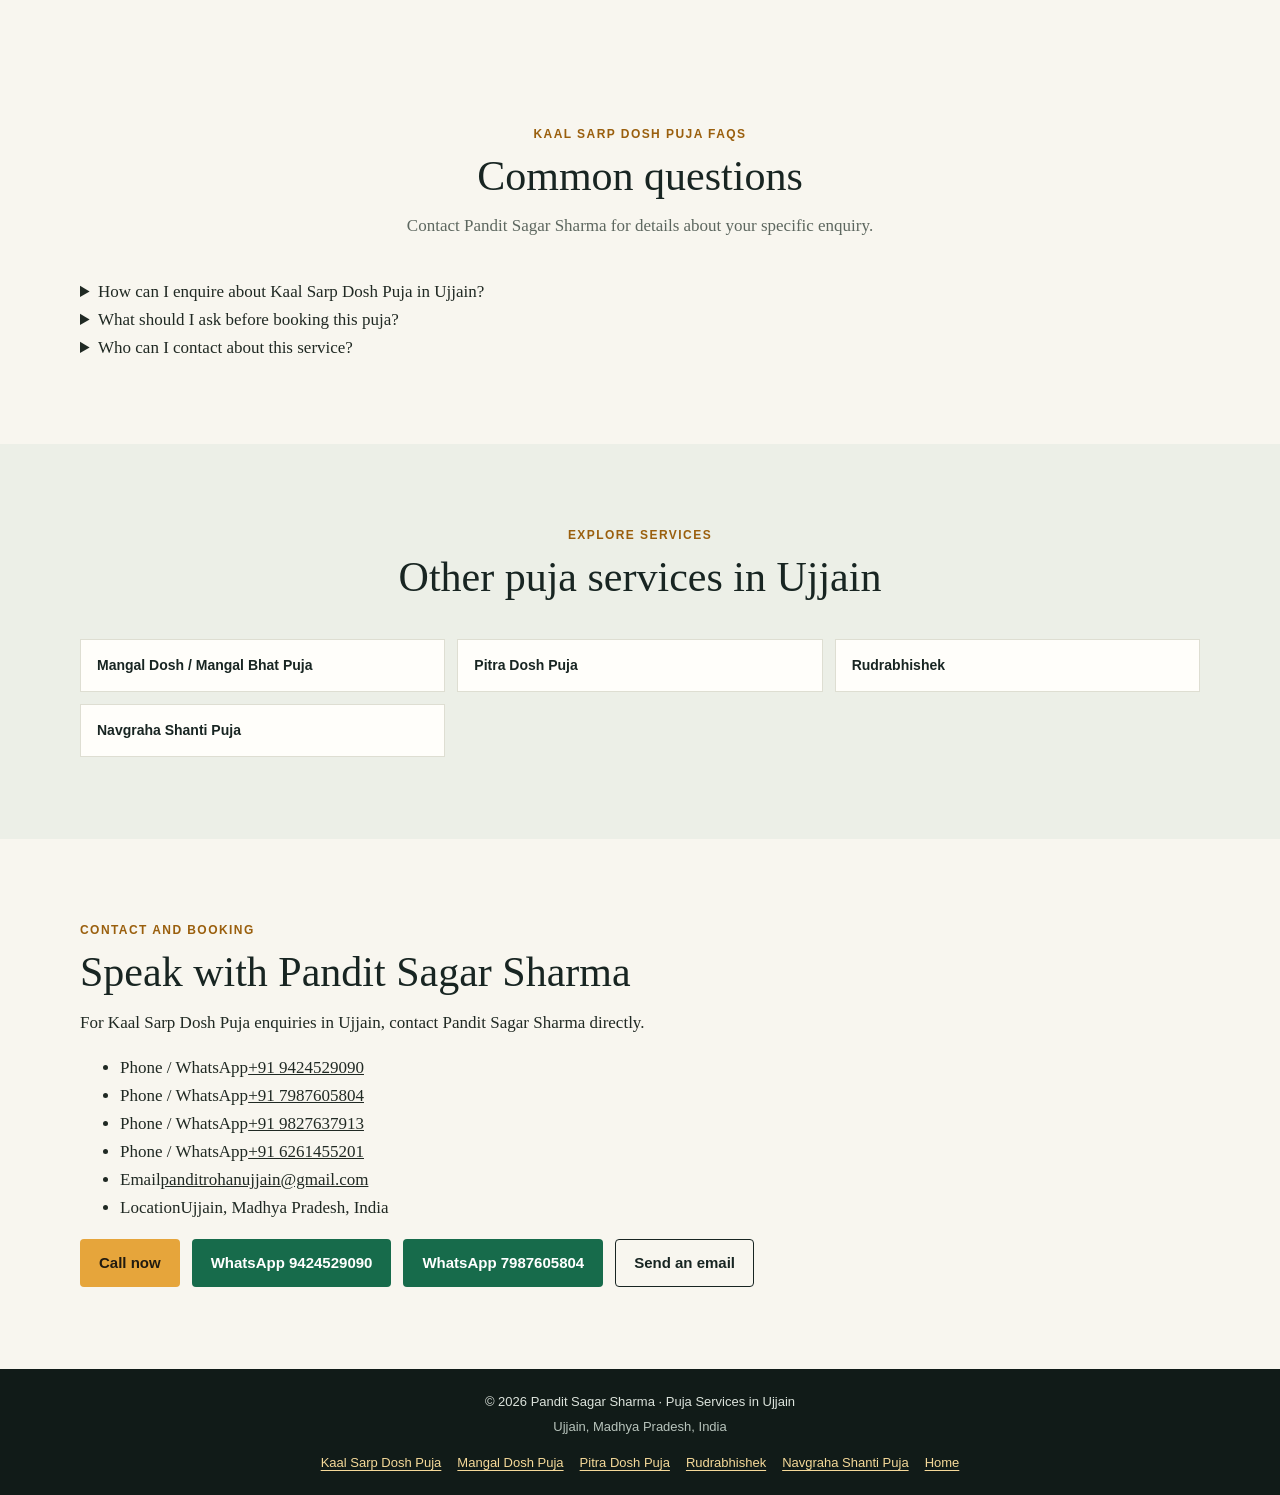
==== commit b866b3c5: "Update services, contacts, experience, and card" ====
--- a/kaal-sarp-dosh-puja-ujjain.html
+++ b/kaal-sarp-dosh-puja-ujjain.html
@@ -4,7 +4,7 @@
   <meta charset="utf-8">
   <meta name="viewport" content="width=device-width, initial-scale=1">
   <meta name="theme-color" content="#182522">
-  <meta name="description" content="Enquire about Kaal Sarp Dosh Puja in Ujjain with Pandit Sagar Sharma, who has 12+ years of experience. Call or WhatsApp to discuss arrangements.">
+  <meta name="description" content="Enquire about Kaal Sarp Dosh Puja in Ujjain with Pandit Sagar Sharma, who has 18+ years of experience. Call or WhatsApp to discuss arrangements.">
   <meta name="robots" content="index, follow">
   <link rel="canonical" href="https://panditrohanujjain-tech.github.io/kaal-sarp-dosh-puja-ujjain.html">
   <meta property="og:type" content="website">
@@ -29,7 +29,7 @@
       "name": "Pandit Sagar Sharma",
       "url": "https://panditrohanujjain-tech.github.io/",
       "email": "panditrohanujjain@gmail.com",
-      "telephone": ["+91 9424529090", "+91 7987605804"],
+      "telephone": ["+91 9424529090", "+91 7987605804", "+91 9827637913", "+91 6261455201"],
       "address": {
         "@type": "PostalAddress",
         "addressLocality": "Ujjain",
@@ -60,7 +60,7 @@
         <div>
           <p class="eyebrow">Puja service · Ujjain</p>
           <h1 id="page-title">Kaal Sarp Dosh Puja in Ujjain</h1>
-          <p class="hero-lede">Enquire about Kaal Sarp Dosh Puja with Pandit Sagar Sharma in Ujjain, Madhya Pradesh. With 12+ years of experience, he can discuss the puja and booking arrangements with you directly.</p>
+          <p class="hero-lede">Enquire about Kaal Sarp Dosh Puja with Pandit Sagar Sharma in Ujjain, Madhya Pradesh. With 18+ years of experience, he can discuss the puja and booking arrangements with you directly.</p>
           <div class="hero-actions">
             <a class="button button-primary" href="tel:+919424529090">Call now · 94245 29090</a>
             <a class="button button-outline" href="https://wa.me/919424529090" target="_blank" rel="noopener noreferrer">WhatsApp</a>
@@ -68,7 +68,7 @@
         </div>
         <aside class="hero-aside" aria-label="Experience and location">
           <div class="hero-symbol" aria-hidden="true">ॐ</div>
-          <p>12+ YEARS EXPERIENCE<br>UJJAIN · MADHYA PRADESH</p>
+          <p>18+ YEARS EXPERIENCE<br>UJJAIN · MADHYA PRADESH</p>
         </aside>
       </div>
     </section>
@@ -76,7 +76,7 @@
       <div class="section-inner service-copy">
         <p class="section-kicker">Kaal Sarp Dosh Puja</p>
         <h2 id="about-service-title">Discuss your puja enquiry in Ujjain</h2>
-        <p>If you are searching for Kaal Sarp Dosh Puja in Ujjain, contact Pandit Sagar Sharma to talk through the service and your questions. He has 12+ years of experience in puja and anushthan and is based in Ujjain, Madhya Pradesh.</p>
+        <p>If you are searching for Kaal Sarp Dosh Puja in Ujjain, contact Pandit Sagar Sharma to talk through the service and your questions. He has 18+ years of experience in puja and anushthan and is based in Ujjain, Madhya Pradesh.</p>
         <p>Rather than relying on general descriptions, share what you want to know directly. You can ask about the puja arrangements, your preferred visit dates, and the details to consider before booking.</p>
         <div class="service-note">For current arrangements and booking details, contact Pandit Sagar Sharma by phone, WhatsApp, or email.</div>
         <h2>Planning a Kaal Sarp Dosh Puja enquiry</h2>
@@ -103,7 +103,7 @@
         <div class="faq-list">
           <details><summary>How can I enquire about Kaal Sarp Dosh Puja in Ujjain?</summary><p>Call or WhatsApp Pandit Sagar Sharma at either listed number, or email him with your questions about the puja and booking arrangements.</p></details>
           <details><summary>What should I ask before booking this puja?</summary><p>You can ask about the puja arrangements, dates you are considering, and any details you would like to clarify before booking.</p></details>
-          <details><summary>Who can I contact about this service?</summary><p>Pandit Sagar Sharma provides puja and anushthan services in Ujjain and has 12+ years of experience. Use the contact details below to discuss your enquiry directly.</p></details>
+          <details><summary>Who can I contact about this service?</summary><p>Pandit Sagar Sharma provides puja and anushthan services in Ujjain and has 18+ years of experience. Use the contact details below to discuss your enquiry directly.</p></details>
         </div>
       </div>
     </section>
@@ -111,7 +111,7 @@
       <div class="section-inner">
         <div class="section-heading"><p class="section-kicker">Explore services</p><h2 id="related-title">Other puja services in Ujjain</h2></div>
         <nav class="related-links" aria-label="Other puja services">
-          <a href="mangal-dosh-puja-ujjain.html">Mangal Dosh / Mangal Bhat Puja</a><a href="pitra-dosh-puja-ujjain.html">Pitra Dosh Puja</a><a href="rudrabhishek-ujjain.html">Rudrabhishek</a><a href="mahakal-puja-ujjain.html">Mahakal Puja</a><a href="navgraha-shanti-puja-ujjain.html">Navgraha Shanti Puja</a>
+          <a href="mangal-dosh-puja-ujjain.html">Mangal Dosh / Mangal Bhat Puja</a><a href="pitra-dosh-puja-ujjain.html">Pitra Dosh Puja</a><a href="rudrabhishek-ujjain.html">Rudrabhishek</a><a href="navgraha-shanti-puja-ujjain.html">Navgraha Shanti Puja</a>
         </nav>
       </div>
     </section>
@@ -122,7 +122,7 @@
           <p>For Kaal Sarp Dosh Puja enquiries in Ujjain, contact Pandit Sagar Sharma directly.</p>
           <ul class="contact-details">
             <li><span class="contact-label">Phone / WhatsApp</span><a href="tel:+919424529090">+91 9424529090</a></li>
-            <li><span class="contact-label">Phone / WhatsApp</span><a href="tel:+917987605804">+91 7987605804</a></li>
+            <li><span class="contact-label">Phone / WhatsApp</span><a href="tel:+917987605804">+91 7987605804</a></li><li><span class="contact-label">Phone / WhatsApp</span><a href="tel:+919827637913">+91 9827637913</a></li><li><span class="contact-label">Phone / WhatsApp</span><a href="tel:+916261455201">+91 6261455201</a></li>
             <li><span class="contact-label">Email</span><a href="mailto:panditrohanujjain@gmail.com">panditrohanujjain@gmail.com</a></li>
             <li><span class="contact-label">Location</span>Ujjain, Madhya Pradesh, India</li>
           </ul>
@@ -138,7 +138,7 @@
   </main>
   <footer class="site-footer">
     <p>© 2026 Pandit Sagar Sharma · Puja Services in Ujjain</p><p>Ujjain, Madhya Pradesh, India</p>
-    <nav class="footer-services" aria-label="Puja service pages"><a href="kaal-sarp-dosh-puja-ujjain.html">Kaal Sarp Dosh Puja</a><a href="mangal-dosh-puja-ujjain.html">Mangal Dosh Puja</a><a href="pitra-dosh-puja-ujjain.html">Pitra Dosh Puja</a><a href="rudrabhishek-ujjain.html">Rudrabhishek</a><a href="mahakal-puja-ujjain.html">Mahakal Puja</a><a href="navgraha-shanti-puja-ujjain.html">Navgraha Shanti Puja</a><a href="index.html">Home</a></nav>
+    <nav class="footer-services" aria-label="Puja service pages"><a href="kaal-sarp-dosh-puja-ujjain.html">Kaal Sarp Dosh Puja</a><a href="mangal-dosh-puja-ujjain.html">Mangal Dosh Puja</a><a href="pitra-dosh-puja-ujjain.html">Pitra Dosh Puja</a><a href="rudrabhishek-ujjain.html">Rudrabhishek</a><a href="navgraha-shanti-puja-ujjain.html">Navgraha Shanti Puja</a><a href="index.html">Home</a></nav>
   </footer>
 </body>
 </html>
